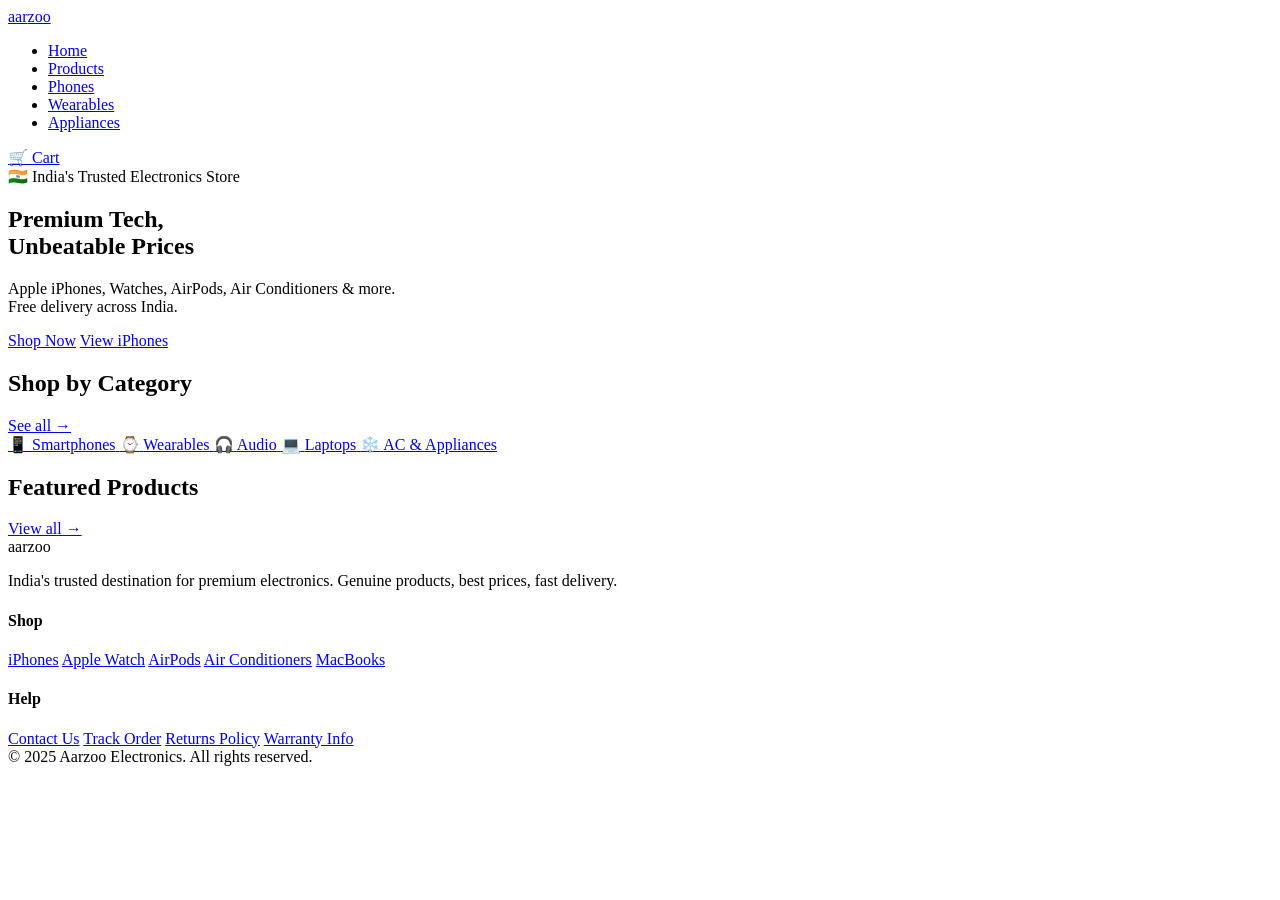
==== index.html @ b42f99ba "Add files via upload" ====
<!DOCTYPE html>
<html lang="en">
<head>
  <meta charset="UTF-8" />
  <meta name="viewport" content="width=device-width, initial-scale=1.0" />
  <title>Aarzoo Electronics — Premium Tech Store</title>
  <link rel="stylesheet" href="css/style.css" />
</head>
<body>

  <!-- NAVBAR -->
  <nav>
    <div class="nav-inner">
      <a href="index.html" class="logo">aar<span>zoo</span></a>
      <ul class="nav-links">
        <li><a href="index.html" class="active">Home</a></li>
        <li><a href="products.html">Products</a></li>
        <li><a href="products.html?category=smartphones">Phones</a></li>
        <li><a href="products.html?category=wearables">Wearables</a></li>
        <li><a href="products.html?category=appliances">Appliances</a></li>
      </ul>
      <div class="nav-actions">
        <a href="cart.html" class="cart-btn">
          🛒 Cart
          <span class="cart-count" style="display:none">0</span>
        </a>
      </div>
    </div>
  </nav>

  <!-- HERO -->
  <section class="hero">
    <div class="hero-inner">
      <div class="hero-tag">🇮🇳 India's Trusted Electronics Store</div>
      <h1>Premium Tech,<br><span>Unbeatable Prices</span></h1>
      <p>Apple iPhones, Watches, AirPods, Air Conditioners &amp; more.<br>Free delivery across India.</p>
      <div class="hero-btns">
        <a href="products.html" class="btn-primary">Shop Now</a>
        <a href="products.html?category=smartphones" class="btn-outline">View iPhones</a>
      </div>
    </div>
  </section>

  <!-- CATEGORIES -->
  <div class="section">
    <div class="section-header">
      <h2 class="section-title">Shop by Category</h2>
      <a href="products.html" class="see-all">See all →</a>
    </div>
    <div class="category-grid">
      <a href="products.html?category=smartphones" class="cat-card">
        <span class="cat-icon">📱</span>
        <span class="cat-name">Smartphones</span>
      </a>
      <a href="products.html?category=wearables" class="cat-card">
        <span class="cat-icon">⌚</span>
        <span class="cat-name">Wearables</span>
      </a>
      <a href="products.html?category=audio" class="cat-card">
        <span class="cat-icon">🎧</span>
        <span class="cat-name">Audio</span>
      </a>
      <a href="products.html?category=laptops" class="cat-card">
        <span class="cat-icon">💻</span>
        <span class="cat-name">Laptops</span>
      </a>
      <a href="products.html?category=appliances" class="cat-card">
        <span class="cat-icon">❄️</span>
        <span class="cat-name">AC & Appliances</span>
      </a>
    </div>
  </div>

  <!-- FEATURED PRODUCTS -->
  <div class="section" style="padding-top:0">
    <div class="section-header">
      <h2 class="section-title">Featured Products</h2>
      <a href="products.html" class="see-all">View all →</a>
    </div>
    <div class="product-grid" id="featured-grid"></div>
  </div>

  <!-- FOOTER -->
  <footer>
    <div class="footer-inner">
      <div>
        <div class="footer-logo">aar<span>zoo</span></div>
        <p class="footer-desc">India's trusted destination for premium electronics. Genuine products, best prices, fast delivery.</p>
      </div>
      <div class="footer-col">
        <h4>Shop</h4>
        <a href="products.html?category=smartphones">iPhones</a>
        <a href="products.html?category=wearables">Apple Watch</a>
        <a href="products.html?category=audio">AirPods</a>
        <a href="products.html?category=appliances">Air Conditioners</a>
        <a href="products.html?category=laptops">MacBooks</a>
      </div>
      <div class="footer-col">
        <h4>Help</h4>
        <a href="#">Contact Us</a>
        <a href="#">Track Order</a>
        <a href="#">Returns Policy</a>
        <a href="#">Warranty Info</a>
      </div>
    </div>
    <div class="footer-bottom">© 2025 Aarzoo Electronics. All rights reserved.</div>
  </footer>

  <script src="js/products.js"></script>
  <script src="js/cart.js"></script>
  <script>
    // Render featured products (first 4)
    const grid = document.getElementById('featured-grid');
    const featured = products.slice(0, 4);
    grid.innerHTML = featured.map(p => `
      <div class="product-card">
        <div class="product-img-wrap">
          <img src="${p.image}" alt="${p.name}" onerror="this.src='https://via.placeholder.com/200x200?text=Product'">
          ${p.badge ? `<span class="badge badge-${p.badge.toLowerCase()}">${p.badge}</span>` : ''}
        </div>
        <div class="product-info">
          <div class="product-name">${p.name}</div>
          <div class="product-desc">${p.description}</div>
          <div class="product-footer">
            <span class="product-price">${p.price.toLocaleString('en-IN')}</span>
            <button class="add-btn" onclick="addToCart(${p.id})">Add to Cart</button>
          </div>
        </div>
      </div>
    `).join('');
  </script>

</body>
</html>
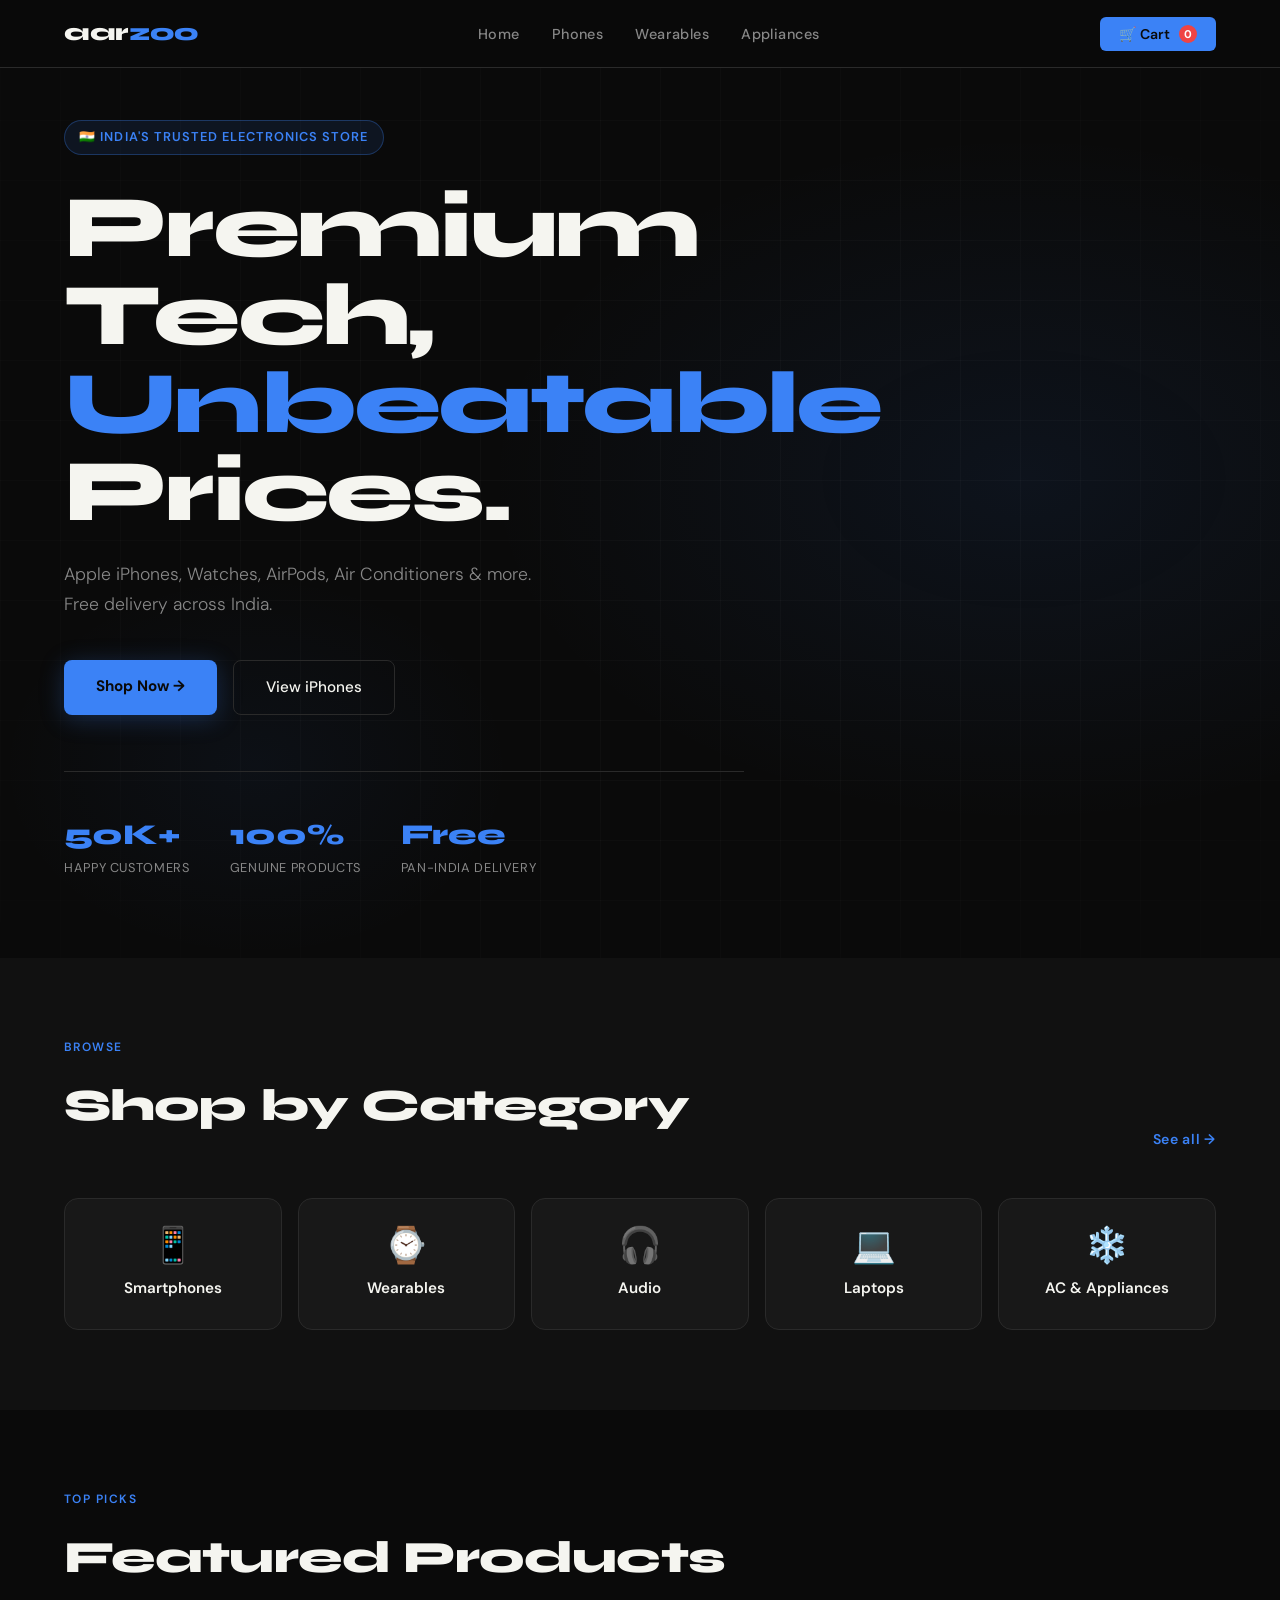
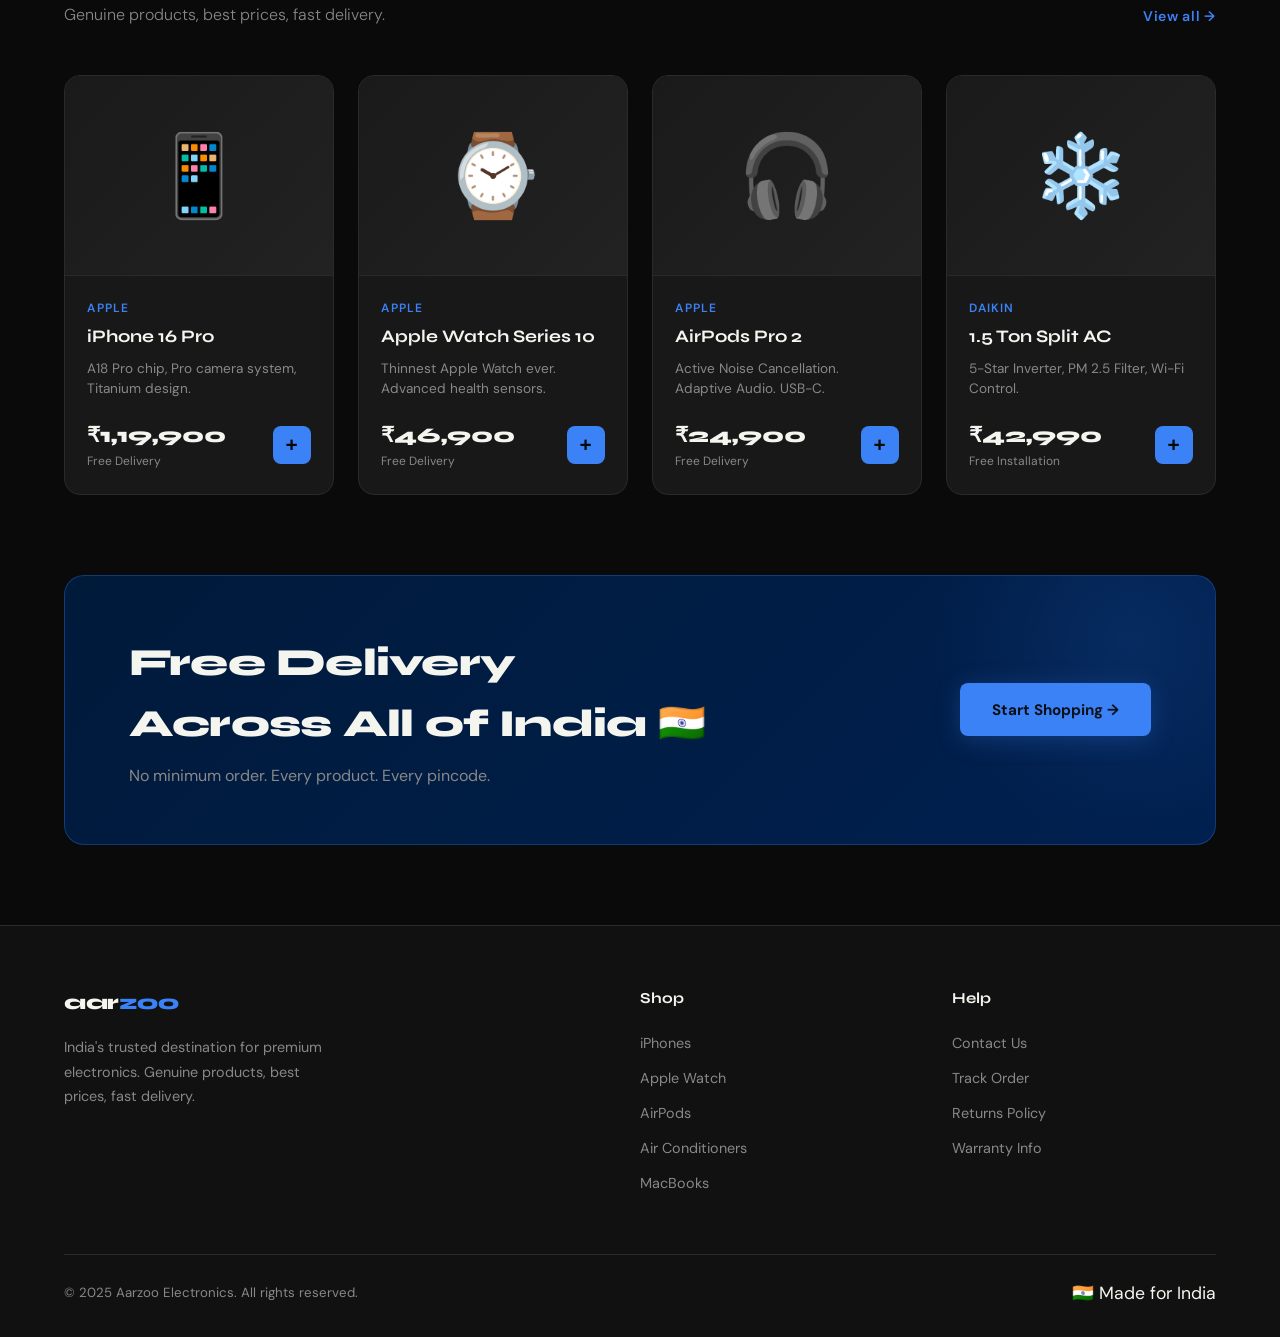
==== commit 5f39f29a: "Add files via upload" ====
--- a/index.html
+++ b/index.html
@@ -2,133 +2,968 @@
 <html lang="en">
 <head>
   <meta charset="UTF-8" />
-  <meta name="viewport" content="width=device-width, initial-scale=1.0" />
-  <title>Aarzoo Electronics — Premium Tech Store</title>
-  <link rel="stylesheet" href="css/style.css" />
+  <meta name="viewport" content="width=device-width, initial-scale=1.0"/>
+  <title>Aarzoo Electronics</title>
+  <link href="https://fonts.googleapis.com/css2?family=Syne:wght@400;600;700;800&family=DM+Sans:ital,wght@0,300;0,400;0,500;1,300&display=swap" rel="stylesheet"/>
+
+  <style>
+    *, *::before, *::after { margin: 0; padding: 0; box-sizing: border-box; }
+
+    :root {
+      --black: #0a0a0a;
+      --dark: #111111;
+      --card: #181818;
+      --border: #2a2a2a;
+      --gold: #3b82f6;
+      --gold-light: #60a5fa;
+      --white: #f5f5f0;
+      --muted: #888;
+      --font-display: 'Syne', sans-serif;
+      --font-body: 'DM Sans', sans-serif;
+    }
+
+    html { scroll-behavior: smooth; }
+
+    body {
+      background: var(--black);
+      color: var(--white);
+      font-family: var(--font-body);
+      font-size: 16px;
+      line-height: 1.6;
+      overflow-x: hidden;
+    }
+
+    /* NAV */
+    nav {
+      position: fixed;
+      top: 0; left: 0; right: 0;
+      z-index: 100;
+      background: rgba(10,10,10,0.85);
+      backdrop-filter: blur(16px);
+      border-bottom: 1px solid var(--border);
+      padding: 0 5%;
+      display: flex;
+      align-items: center;
+      justify-content: space-between;
+      height: 68px;
+    }
+
+    .logo {
+      font-family: var(--font-display);
+      font-weight: 800;
+      font-size: 1.5rem;
+      letter-spacing: -0.02em;
+      color: var(--white);
+      text-decoration: none;
+    }
+    .logo span { color: var(--gold); }
+
+    .nav-links {
+      display: flex;
+      gap: 2rem;
+      list-style: none;
+    }
+    .nav-links a {
+      color: var(--muted);
+      text-decoration: none;
+      font-size: 0.9rem;
+      font-weight: 500;
+      letter-spacing: 0.03em;
+      transition: color 0.2s;
+    }
+    .nav-links a:hover { color: var(--white); }
+
+    .nav-right {
+      display: flex;
+      align-items: center;
+      gap: 1.2rem;
+    }
+
+    .cart-btn {
+      background: var(--gold);
+      color: var(--black);
+      border: none;
+      padding: 0.5rem 1.2rem;
+      border-radius: 6px;
+      font-family: var(--font-body);
+      font-weight: 600;
+      font-size: 0.88rem;
+      cursor: pointer;
+      text-decoration: none;
+      transition: background 0.2s, transform 0.15s;
+      display: flex;
+      align-items: center;
+      gap: 0.4rem;
+      position: relative;
+    }
+    .cart-btn:hover { background: var(--gold-light); transform: translateY(-1px); }
+
+    .cart-badge {
+      background: #ef4444;
+      color: #fff;
+      font-size: 0.7rem;
+      font-weight: 700;
+      width: 18px; height: 18px;
+      border-radius: 50%;
+      display: flex !important;
+      align-items: center;
+      justify-content: center;
+      margin-left: 2px;
+    }
+
+    /* HERO */
+    .hero {
+      min-height: 100vh;
+      display: flex;
+      align-items: center;
+      padding: 120px 5% 80px;
+      position: relative;
+      overflow: hidden;
+    }
+
+    .hero-bg {
+      position: absolute;
+      inset: 0;
+      background:
+        radial-gradient(ellipse 70% 60% at 80% 50%, rgba(59,130,246,0.08) 0%, transparent 60%),
+        radial-gradient(ellipse 40% 40% at 20% 80%, rgba(59,130,246,0.05) 0%, transparent 50%);
+    }
+
+    .hero-grid {
+      position: absolute;
+      inset: 0;
+      background-image:
+        linear-gradient(rgba(255,255,255,0.025) 1px, transparent 1px),
+        linear-gradient(90deg, rgba(255,255,255,0.025) 1px, transparent 1px);
+      background-size: 60px 60px;
+      mask-image: radial-gradient(ellipse 80% 80% at 50% 50%, black 40%, transparent 100%);
+    }
+
+    .hero-content {
+      position: relative;
+      max-width: 680px;
+    }
+
+    .hero-badge {
+      display: inline-flex;
+      align-items: center;
+      gap: 0.5rem;
+      background: rgba(59,130,246,0.1);
+      border: 1px solid rgba(59,130,246,0.3);
+      color: var(--gold);
+      font-size: 0.8rem;
+      font-weight: 600;
+      letter-spacing: 0.08em;
+      text-transform: uppercase;
+      padding: 0.4rem 0.9rem;
+      border-radius: 100px;
+      margin-bottom: 1.8rem;
+    }
+
+    .hero h1 {
+      font-family: var(--font-display);
+      font-size: clamp(3rem, 7vw, 5.5rem);
+      font-weight: 800;
+      line-height: 1.0;
+      letter-spacing: -0.03em;
+      margin-bottom: 1.5rem;
+    }
+    .hero h1 .accent { color: var(--gold); }
+
+    .hero p {
+      color: var(--muted);
+      font-size: 1.1rem;
+      font-weight: 300;
+      max-width: 480px;
+      margin-bottom: 2.5rem;
+      line-height: 1.7;
+    }
+
+    .hero-btns {
+      display: flex;
+      gap: 1rem;
+      flex-wrap: wrap;
+    }
+
+    .btn-primary {
+      background: var(--gold);
+      color: var(--black);
+      padding: 0.9rem 2rem;
+      border-radius: 8px;
+      font-weight: 700;
+      font-size: 0.95rem;
+      text-decoration: none;
+      transition: background 0.2s, transform 0.15s, box-shadow 0.2s;
+      box-shadow: 0 4px 24px rgba(59,130,246,0.25);
+    }
+    .btn-primary:hover {
+      background: var(--gold-light);
+      transform: translateY(-2px);
+      box-shadow: 0 8px 32px rgba(59,130,246,0.35);
+    }
+
+    .btn-secondary {
+      background: transparent;
+      color: var(--white);
+      padding: 0.9rem 2rem;
+      border-radius: 8px;
+      font-weight: 500;
+      font-size: 0.95rem;
+      text-decoration: none;
+      border: 1px solid var(--border);
+      transition: border-color 0.2s, background 0.2s, transform 0.15s;
+    }
+    .btn-secondary:hover {
+      border-color: var(--gold);
+      background: rgba(59,130,246,0.05);
+      transform: translateY(-2px);
+    }
+
+    .hero-stats {
+      display: flex;
+      gap: 2.5rem;
+      margin-top: 3.5rem;
+      padding-top: 2.5rem;
+      border-top: 1px solid var(--border);
+    }
+    .stat-num {
+      font-family: var(--font-display);
+      font-size: 1.8rem;
+      font-weight: 800;
+      color: var(--gold);
+    }
+    .stat-label {
+      font-size: 0.8rem;
+      color: var(--muted);
+      letter-spacing: 0.05em;
+      text-transform: uppercase;
+    }
+
+    /* SECTIONS */
+    section { padding: 80px 5%; }
+
+    .section-tag {
+      font-size: 0.75rem;
+      font-weight: 600;
+      letter-spacing: 0.12em;
+      text-transform: uppercase;
+      color: var(--gold);
+      margin-bottom: 0.8rem;
+    }
+
+    .section-title {
+      font-family: var(--font-display);
+      font-size: clamp(1.8rem, 3.5vw, 2.8rem);
+      font-weight: 800;
+      letter-spacing: -0.02em;
+      margin-bottom: 0.5rem;
+    }
+
+    .section-sub {
+      color: var(--muted);
+      font-size: 1rem;
+      font-weight: 300;
+    }
+
+    .section-header {
+      display: flex;
+      align-items: flex-end;
+      justify-content: space-between;
+      margin-bottom: 3rem;
+      flex-wrap: wrap;
+      gap: 1rem;
+    }
+
+    .see-all {
+      color: var(--gold);
+      text-decoration: none;
+      font-size: 0.88rem;
+      font-weight: 600;
+      letter-spacing: 0.05em;
+      display: flex;
+      align-items: center;
+      gap: 0.3rem;
+      transition: gap 0.2s;
+    }
+    .see-all:hover { gap: 0.6rem; }
+
+    /* CATEGORIES */
+    .categories { background: var(--dark); }
+
+    .categories-grid {
+      display: grid;
+      grid-template-columns: repeat(auto-fit, minmax(160px, 1fr));
+      gap: 1rem;
+    }
+
+    .cat-card {
+      background: var(--card);
+      border: 1px solid var(--border);
+      border-radius: 14px;
+      padding: 1.8rem 1.2rem;
+      text-align: center;
+      text-decoration: none;
+      transition: border-color 0.2s, transform 0.2s, background 0.2s;
+      display: flex;
+      flex-direction: column;
+      align-items: center;
+      gap: 0.8rem;
+    }
+    .cat-card:hover {
+      border-color: var(--gold);
+      transform: translateY(-4px);
+      background: #1e1e1e;
+    }
+
+    .cat-icon { font-size: 2.2rem; line-height: 1; }
+    .cat-name { color: var(--white); font-weight: 600; font-size: 0.95rem; }
+
+    /* PRODUCTS */
+    .products-grid {
+      display: grid;
+      grid-template-columns: repeat(auto-fit, minmax(260px, 1fr));
+      gap: 1.5rem;
+    }
+
+    .product-card {
+      background: var(--card);
+      border: 1px solid var(--border);
+      border-radius: 16px;
+      overflow: hidden;
+      transition: transform 0.25s, border-color 0.25s, box-shadow 0.25s;
+      cursor: pointer;
+    }
+    .product-card:hover {
+      transform: translateY(-6px);
+      border-color: rgba(59,130,246,0.4);
+      box-shadow: 0 20px 60px rgba(0,0,0,0.5);
+    }
+
+    .product-img {
+      width: 100%;
+      height: 200px;
+      display: flex;
+      align-items: center;
+      justify-content: center;
+      font-size: 5rem;
+      background: linear-gradient(135deg, #1a1a1a, #222);
+      border-bottom: 1px solid var(--border);
+    }
+
+    .product-info { padding: 1.4rem; }
+
+    .product-brand {
+      font-size: 0.75rem;
+      font-weight: 600;
+      letter-spacing: 0.1em;
+      text-transform: uppercase;
+      color: var(--gold);
+      margin-bottom: 0.3rem;
+    }
+
+    .product-name {
+      font-family: var(--font-display);
+      font-size: 1.1rem;
+      font-weight: 700;
+      margin-bottom: 0.5rem;
+      color: var(--white);
+    }
+
+    .product-desc {
+      color: var(--muted);
+      font-size: 0.85rem;
+      margin-bottom: 1.2rem;
+      line-height: 1.5;
+    }
+
+    .product-bottom {
+      display: flex;
+      align-items: center;
+      justify-content: space-between;
+    }
+
+    .product-price {
+      font-family: var(--font-display);
+      font-size: 1.3rem;
+      font-weight: 800;
+      color: var(--white);
+    }
+    .product-price span {
+      font-size: 0.75rem;
+      font-weight: 400;
+      color: var(--muted);
+      display: block;
+      font-family: var(--font-body);
+    }
+
+    .add-btn {
+      background: var(--gold);
+      color: var(--black);
+      border: none;
+      width: 38px; height: 38px;
+      border-radius: 8px;
+      font-size: 1.3rem;
+      cursor: pointer;
+      transition: background 0.2s, transform 0.15s;
+      display: flex;
+      align-items: center;
+      justify-content: center;
+      font-weight: 700;
+    }
+    .add-btn:hover { background: var(--gold-light); transform: scale(1.08); }
+
+    /* PROMO BANNER */
+    .promo-banner {
+      background: linear-gradient(135deg, #001a3a, #002050);
+      border: 1px solid rgba(59,130,246,0.3);
+      border-radius: 20px;
+      padding: 3.5rem 4rem;
+      display: flex;
+      align-items: center;
+      justify-content: space-between;
+      gap: 2rem;
+      flex-wrap: wrap;
+      position: relative;
+      overflow: hidden;
+    }
+    .promo-banner::before {
+      content: '';
+      position: absolute;
+      top: -50%; right: -10%;
+      width: 400px; height: 400px;
+      background: radial-gradient(circle, rgba(59,130,246,0.12), transparent 70%);
+      pointer-events: none;
+    }
+    .promo-text h2 {
+      font-family: var(--font-display);
+      font-size: clamp(1.6rem, 3vw, 2.4rem);
+      font-weight: 800;
+      letter-spacing: -0.02em;
+      margin-bottom: 0.5rem;
+    }
+    .promo-text p { color: var(--muted); font-size: 1rem; }
+
+    /* FOOTER */
+    footer {
+      background: var(--dark);
+      border-top: 1px solid var(--border);
+      padding: 60px 5% 30px;
+    }
+
+    .footer-grid {
+      display: grid;
+      grid-template-columns: 2fr 1fr 1fr;
+      gap: 3rem;
+      margin-bottom: 3rem;
+    }
+
+    .footer-brand .logo { font-size: 1.3rem; display: inline-block; margin-bottom: 1rem; }
+    .footer-brand p { color: var(--muted); font-size: 0.9rem; line-height: 1.7; max-width: 280px; }
+
+    .footer-col h4 {
+      font-family: var(--font-display);
+      font-weight: 700;
+      font-size: 0.95rem;
+      margin-bottom: 1.2rem;
+      color: var(--white);
+    }
+    .footer-col ul { list-style: none; }
+    .footer-col ul li { margin-bottom: 0.6rem; }
+    .footer-col ul li a {
+      color: var(--muted);
+      text-decoration: none;
+      font-size: 0.9rem;
+      transition: color 0.2s;
+    }
+    .footer-col ul li a:hover { color: var(--gold); }
+
+    .footer-bottom {
+      border-top: 1px solid var(--border);
+      padding-top: 1.5rem;
+      display: flex;
+      justify-content: space-between;
+      align-items: center;
+      flex-wrap: wrap;
+      gap: 1rem;
+    }
+    .footer-bottom p { color: var(--muted); font-size: 0.83rem; }
+    .footer-flag { font-size: 1.1rem; }
+
+    /* CART OVERLAY */
+    .cart-overlay {
+      position: fixed; inset: 0;
+      background: rgba(0,0,0,0.6);
+      z-index: 200;
+      opacity: 0; pointer-events: none;
+      transition: opacity 0.3s;
+    }
+    .cart-overlay.open { opacity: 1; pointer-events: all; }
+
+    /* CART SIDEBAR */
+    .cart-sidebar {
+      position: fixed;
+      top: 0; right: 0;
+      width: 420px; max-width: 100vw;
+      height: 100vh;
+      background: #141414;
+      border-left: 1px solid var(--border);
+      z-index: 300;
+      display: flex; flex-direction: column;
+      transform: translateX(100%);
+      transition: transform 0.35s cubic-bezier(0.4,0,0.2,1);
+    }
+    .cart-sidebar.open { transform: translateX(0); }
+
+    .cart-header {
+      display: flex; align-items: center; justify-content: space-between;
+      padding: 1.5rem 1.8rem;
+      border-bottom: 1px solid var(--border);
+    }
+    .cart-title {
+      font-family: var(--font-display);
+      font-size: 1.3rem; font-weight: 800;
+    }
+    .cart-close {
+      background: var(--card); border: 1px solid var(--border);
+      color: var(--white); width: 34px; height: 34px;
+      border-radius: 8px; cursor: pointer; font-size: 1rem;
+      transition: background 0.2s;
+    }
+    .cart-close:hover { background: #2a2a2a; }
+
+    .cart-items {
+      flex: 1; overflow-y: auto; padding: 1.2rem 1.8rem;
+    }
+    .cart-items::-webkit-scrollbar { width: 4px; }
+    .cart-items::-webkit-scrollbar-thumb { background: var(--border); border-radius: 4px; }
+
+    .cart-empty {
+      display: flex; flex-direction: column;
+      align-items: center; justify-content: center;
+      height: 100%; gap: 0.6rem; color: var(--muted);
+      text-align: center; padding: 3rem 0;
+    }
+    .cart-empty p { font-size: 1rem; font-weight: 600; color: var(--white); }
+    .cart-empty span { font-size: 0.85rem; }
+
+    .cart-item {
+      display: flex; align-items: center; gap: 1rem;
+      background: var(--card); border: 1px solid var(--border);
+      border-radius: 12px; padding: 1rem;
+      margin-bottom: 0.8rem;
+      animation: fadeUp 0.25s ease both;
+    }
+    .cart-item-icon {
+      font-size: 2.2rem; width: 52px; height: 52px;
+      background: #222; border-radius: 10px;
+      display: flex; align-items: center; justify-content: center;
+      flex-shrink: 0;
+    }
+    .cart-item-info { flex: 1; min-width: 0; }
+    .cart-item-name {
+      font-family: var(--font-display);
+      font-size: 0.92rem; font-weight: 700;
+      white-space: nowrap; overflow: hidden; text-overflow: ellipsis;
+    }
+    .cart-item-price {
+      color: var(--gold); font-size: 0.85rem; font-weight: 600; margin-top: 2px;
+    }
+    .cart-item-controls {
+      display: flex; align-items: center; gap: 0.5rem; margin-top: 0.5rem;
+    }
+    .qty-btn {
+      background: #2a2a2a; border: 1px solid var(--border);
+      color: var(--white); width: 26px; height: 26px;
+      border-radius: 6px; cursor: pointer; font-size: 1rem;
+      display: flex; align-items: center; justify-content: center;
+      transition: background 0.15s;
+    }
+    .qty-btn:hover { background: var(--gold); color: var(--black); }
+    .qty-num {
+      font-size: 0.9rem; font-weight: 700; min-width: 20px; text-align: center;
+    }
+    .remove-btn {
+      background: none; border: none; color: #ef4444;
+      cursor: pointer; font-size: 1rem; padding: 4px;
+      border-radius: 6px; transition: background 0.15s;
+      margin-left: 0.3rem;
+    }
+    .remove-btn:hover { background: rgba(239,68,68,0.1); }
+
+    .cart-footer {
+      padding: 1.5rem 1.8rem;
+      border-top: 1px solid var(--border);
+    }
+    .cart-total-row {
+      display: flex; justify-content: space-between; align-items: center;
+      margin-bottom: 1.2rem;
+      font-size: 1rem; font-weight: 600;
+    }
+    .cart-total-price {
+      font-family: var(--font-display);
+      font-size: 1.5rem; font-weight: 800; color: var(--gold);
+    }
+    .checkout-btn {
+      width: 100%; background: var(--gold); color: var(--black);
+      border: none; padding: 1rem; border-radius: 10px;
+      font-family: var(--font-body); font-weight: 700; font-size: 1rem;
+      cursor: pointer; transition: background 0.2s, transform 0.15s;
+    }
+    .checkout-btn:hover { background: var(--gold-light); transform: translateY(-1px); }
+
+    /* TOAST */
+    .toast {
+      position: fixed; bottom: 2rem; left: 50%;
+      transform: translateX(-50%) translateY(80px);
+      background: #1e1e1e; border: 1px solid var(--gold);
+      color: var(--white); padding: 0.75rem 1.4rem;
+      border-radius: 100px; font-size: 0.9rem; font-weight: 500;
+      z-index: 500; opacity: 0;
+      transition: transform 0.3s ease, opacity 0.3s ease;
+      white-space: nowrap;
+    }
+    .toast.show { transform: translateX(-50%) translateY(0); opacity: 1; }
+
+    /* RESPONSIVE */
+    @media (max-width: 768px) {
+      nav { padding: 0 4%; }
+      .nav-links { display: none; }
+      .hero { padding: 100px 4% 60px; }
+      .hero-stats { gap: 1.5rem; flex-wrap: wrap; }
+      section { padding: 60px 4%; }
+      .footer-grid { grid-template-columns: 1fr; gap: 2rem; }
+      .promo-banner { padding: 2.5rem 2rem; }
+      .section-header { flex-direction: column; align-items: flex-start; }
+    }
+
+    /* ANIMATIONS */
+    @keyframes fadeUp {
+      from { opacity: 0; transform: translateY(28px); }
+      to   { opacity: 1; transform: translateY(0); }
+    }
+    .hero-badge  { animation: fadeUp 0.5s ease both; }
+    .hero h1     { animation: fadeUp 0.55s 0.1s ease both; }
+    .hero p      { animation: fadeUp 0.55s 0.2s ease both; }
+    .hero-btns   { animation: fadeUp 0.55s 0.3s ease both; }
+    .hero-stats  { animation: fadeUp 0.55s 0.4s ease both; }
+  </style>
 </head>
 <body>
 
-  <!-- NAVBAR -->
+  <!-- NAV -->
   <nav>
-    <div class="nav-inner">
-      <a href="index.html" class="logo">aar<span>zoo</span></a>
-      <ul class="nav-links">
-        <li><a href="index.html" class="active">Home</a></li>
-        <li><a href="products.html">Products</a></li>
-        <li><a href="products.html?category=smartphones">Phones</a></li>
-        <li><a href="products.html?category=wearables">Wearables</a></li>
-        <li><a href="products.html?category=appliances">Appliances</a></li>
-      </ul>
-      <div class="nav-actions">
-        <a href="cart.html" class="cart-btn">
-          🛒 Cart
-          <span class="cart-count" style="display:none">0</span>
-        </a>
-      </div>
+    <a href="#" class="logo">aar<span>zoo</span></a>
+    <ul class="nav-links">
+      <li><a href="#">Home</a></li>
+      <li><a href="#">Phones</a></li>
+      <li><a href="#">Wearables</a></li>
+      <li><a href="#">Appliances</a></li>
+    </ul>
+    <div class="nav-right">
+      <button class="cart-btn" onclick="toggleCart()">
+        🛒 Cart
+        <span class="cart-badge" id="cartBadge" style="display:none;">0</span>
+      </button>
     </div>
   </nav>
+
+  <!-- CART OVERLAY -->
+  <div class="cart-overlay" id="cartOverlay" onclick="toggleCart()"></div>
+
+  <!-- CART SIDEBAR -->
+  <div class="cart-sidebar" id="cartSidebar">
+    <div class="cart-header">
+      <h2 class="cart-title">Your Cart</h2>
+      <button class="cart-close" onclick="toggleCart()">✕</button>
+    </div>
+    <div class="cart-items" id="cartItems">
+      <div class="cart-empty" id="cartEmpty">
+        <div style="font-size:3rem;">🛒</div>
+        <p>Your cart is empty</p>
+        <span>Add some products to get started!</span>
+      </div>
+    </div>
+    <div class="cart-footer" id="cartFooter" style="display:none;">
+      <div class="cart-total-row">
+        <span>Total</span>
+        <span class="cart-total-price" id="cartTotal">₹0</span>
+      </div>
+      <button class="checkout-btn" onclick="window.location.href='checkout.html'">Proceed to checkout→</button>
+    </div>
+  </div>
 
   <!-- HERO -->
   <section class="hero">
-    <div class="hero-inner">
-      <div class="hero-tag">🇮🇳 India's Trusted Electronics Store</div>
-      <h1>Premium Tech,<br><span>Unbeatable Prices</span></h1>
-      <p>Apple iPhones, Watches, AirPods, Air Conditioners &amp; more.<br>Free delivery across India.</p>
+    <div class="hero-bg"></div>
+    <div class="hero-grid"></div>
+    <div class="hero-content">
+      <div class="hero-badge">🇮🇳 India's Trusted Electronics Store</div>
+      <h1>Premium Tech,<br><span class="accent">Unbeatable</span><br>Prices.</h1>
+      <p>Apple iPhones, Watches, AirPods, Air Conditioners & more. Free delivery across India.</p>
       <div class="hero-btns">
-        <a href="products.html" class="btn-primary">Shop Now</a>
-        <a href="products.html?category=smartphones" class="btn-outline">View iPhones</a>
+        <a href="#products" class="btn-primary">Shop Now →</a>
+        <a href="#" class="btn-secondary">View iPhones</a>
+      </div>
+      <div class="hero-stats">
+        <div>
+          <div class="stat-num">50K+</div>
+          <div class="stat-label">Happy Customers</div>
+        </div>
+        <div>
+          <div class="stat-num">100%</div>
+          <div class="stat-label">Genuine Products</div>
+        </div>
+        <div>
+          <div class="stat-num">Free</div>
+          <div class="stat-label">Pan-India Delivery</div>
+        </div>
       </div>
     </div>
   </section>
 
   <!-- CATEGORIES -->
-  <div class="section">
+  <section class="categories">
     <div class="section-header">
-      <h2 class="section-title">Shop by Category</h2>
-      <a href="products.html" class="see-all">See all →</a>
-    </div>
-    <div class="category-grid">
-      <a href="products.html?category=smartphones" class="cat-card">
-        <span class="cat-icon">📱</span>
-        <span class="cat-name">Smartphones</span>
-      </a>
-      <a href="products.html?category=wearables" class="cat-card">
-        <span class="cat-icon">⌚</span>
-        <span class="cat-name">Wearables</span>
-      </a>
-      <a href="products.html?category=audio" class="cat-card">
-        <span class="cat-icon">🎧</span>
-        <span class="cat-name">Audio</span>
-      </a>
-      <a href="products.html?category=laptops" class="cat-card">
-        <span class="cat-icon">💻</span>
-        <span class="cat-name">Laptops</span>
-      </a>
-      <a href="products.html?category=appliances" class="cat-card">
-        <span class="cat-icon">❄️</span>
-        <span class="cat-name">AC & Appliances</span>
-      </a>
-    </div>
-  </div>
-
-  <!-- FEATURED PRODUCTS -->
-  <div class="section" style="padding-top:0">
+      <div>
+        <div class="section-tag">Browse</div>
+        <h2 class="section-title">Shop by Category</h2>
+      </div>
+      <a href="#" class="see-all">See all →</a>
+    </div>
+    <div class="categories-grid">
+      <a href="#" class="cat-card"><div class="cat-icon">📱</div><div class="cat-name">Smartphones</div></a>
+      <a href="#" class="cat-card"><div class="cat-icon">⌚</div><div class="cat-name">Wearables</div></a>
+      <a href="#" class="cat-card"><div class="cat-icon">🎧</div><div class="cat-name">Audio</div></a>
+      <a href="#" class="cat-card"><div class="cat-icon">💻</div><div class="cat-name">Laptops</div></a>
+      <a href="#" class="cat-card"><div class="cat-icon">❄️</div><div class="cat-name">AC & Appliances</div></a>
+    </div>
+  </section>
+
+  <!-- PRODUCTS -->
+  <section id="products">
     <div class="section-header">
-      <h2 class="section-title">Featured Products</h2>
-      <a href="products.html" class="see-all">View all →</a>
-    </div>
-    <div class="product-grid" id="featured-grid"></div>
-  </div>
+      <div>
+        <div class="section-tag">Top Picks</div>
+        <h2 class="section-title">Featured Products</h2>
+        <p class="section-sub">Genuine products, best prices, fast delivery.</p>
+      </div>
+      <a href="#" class="see-all">View all →</a>
+    </div>
+    <div class="products-grid">
+
+      <div class="product-card">
+        <div class="product-img">📱</div>
+        <div class="product-info">
+          <div class="product-brand">Apple</div>
+          <div class="product-name">iPhone 16 Pro</div>
+          <div class="product-desc">A18 Pro chip, Pro camera system, Titanium design.</div>
+          <div class="product-bottom">
+            <div class="product-price">₹1,19,900 <span>Free Delivery</span></div>
+            <button class="add-btn" onclick="addToCart(this)"
+              data-name="iPhone 16 Pro"
+              data-price="119900"
+              data-icon="📱">+</button>
+          </div>
+        </div>
+      </div>
+
+      <div class="product-card">
+        <div class="product-img">⌚</div>
+        <div class="product-info">
+          <div class="product-brand">Apple</div>
+          <div class="product-name">Apple Watch Series 10</div>
+          <div class="product-desc">Thinnest Apple Watch ever. Advanced health sensors.</div>
+          <div class="product-bottom">
+            <div class="product-price">₹46,900 <span>Free Delivery</span></div>
+            <button class="add-btn" onclick="addToCart(this)"
+              data-name="Apple Watch Series 10"
+              data-price="46900"
+              data-icon="⌚">+</button>
+          </div>
+        </div>
+      </div>
+
+      <div class="product-card">
+        <div class="product-img">🎧</div>
+        <div class="product-info">
+          <div class="product-brand">Apple</div>
+          <div class="product-name">AirPods Pro 2</div>
+          <div class="product-desc">Active Noise Cancellation. Adaptive Audio. USB-C.</div>
+          <div class="product-bottom">
+            <div class="product-price">₹24,900 <span>Free Delivery</span></div>
+            <button class="add-btn" onclick="addToCart(this)"
+              data-name="AirPods Pro 2"
+              data-price="24900"
+              data-icon="🎧">+</button>
+          </div>
+        </div>
+      </div>
+
+      <div class="product-card">
+        <div class="product-img">❄️</div>
+        <div class="product-info">
+          <div class="product-brand">Daikin</div>
+          <div class="product-name">1.5 Ton Split AC</div>
+          <div class="product-desc">5-Star Inverter, PM 2.5 Filter, Wi-Fi Control.</div>
+          <div class="product-bottom">
+            <div class="product-price">₹42,990 <span>Free Installation</span></div>
+            <button class="add-btn" onclick="addToCart(this)"
+              data-name="1.5 Ton Split AC"
+              data-price="42990"
+              data-icon="❄️">+</button>
+          </div>
+        </div>
+      </div>
+
+    </div>
+  </section>
+
+  <!-- PROMO BANNER -->
+  <section style="padding: 0 5% 80px;">
+    <div class="promo-banner">
+      <div class="promo-text">
+        <h2>Free Delivery<br>Across All of India 🇮🇳</h2>
+        <p>No minimum order. Every product. Every pincode.</p>
+      </div>
+      <a href="#" class="btn-primary">Start Shopping →</a>
+    </div>
+  </section>
 
   <!-- FOOTER -->
   <footer>
-    <div class="footer-inner">
-      <div>
-        <div class="footer-logo">aar<span>zoo</span></div>
-        <p class="footer-desc">India's trusted destination for premium electronics. Genuine products, best prices, fast delivery.</p>
+    <div class="footer-grid">
+      <div class="footer-brand">
+        <a href="#" class="logo">aar<span>zoo</span></a>
+        <p>India's trusted destination for premium electronics. Genuine products, best prices, fast delivery.</p>
       </div>
       <div class="footer-col">
         <h4>Shop</h4>
-        <a href="products.html?category=smartphones">iPhones</a>
-        <a href="products.html?category=wearables">Apple Watch</a>
-        <a href="products.html?category=audio">AirPods</a>
-        <a href="products.html?category=appliances">Air Conditioners</a>
-        <a href="products.html?category=laptops">MacBooks</a>
+        <ul>
+          <li><a href="#">iPhones</a></li>
+          <li><a href="#">Apple Watch</a></li>
+          <li><a href="#">AirPods</a></li>
+          <li><a href="#">Air Conditioners</a></li>
+          <li><a href="#">MacBooks</a></li>
+        </ul>
       </div>
       <div class="footer-col">
         <h4>Help</h4>
-        <a href="#">Contact Us</a>
-        <a href="#">Track Order</a>
-        <a href="#">Returns Policy</a>
-        <a href="#">Warranty Info</a>
-      </div>
-    </div>
-    <div class="footer-bottom">© 2025 Aarzoo Electronics. All rights reserved.</div>
+        <ul>
+          <li><a href="#">Contact Us</a></li>
+          <li><a href="#">Track Order</a></li>
+          <li><a href="#">Returns Policy</a></li>
+          <li><a href="#">Warranty Info</a></li>
+        </ul>
+      </div>
+    </div>
+    <div class="footer-bottom">
+      <p>© 2025 Aarzoo Electronics. All rights reserved.</p>
+      <span class="footer-flag">🇮🇳 Made for India</span>
+    </div>
   </footer>
 
-  <script src="js/products.js"></script>
-  <script src="js/cart.js"></script>
+  <!-- TOAST -->
+  <div class="toast" id="toast"></div>
+
   <script>
-    // Render featured products (first 4)
-    const grid = document.getElementById('featured-grid');
-    const featured = products.slice(0, 4);
-    grid.innerHTML = featured.map(p => `
-      <div class="product-card">
-        <div class="product-img-wrap">
-          <img src="${p.image}" alt="${p.name}" onerror="this.src='https://via.placeholder.com/200x200?text=Product'">
-          ${p.badge ? `<span class="badge badge-${p.badge.toLowerCase()}">${p.badge}</span>` : ''}
-        </div>
-        <div class="product-info">
-          <div class="product-name">${p.name}</div>
-          <div class="product-desc">${p.description}</div>
-          <div class="product-footer">
-            <span class="product-price">${p.price.toLocaleString('en-IN')}</span>
-            <button class="add-btn" onclick="addToCart(${p.id})">Add to Cart</button>
+    let cart = [];
+
+    function toggleCart() {
+      const sidebar = document.getElementById('cartSidebar');
+      const overlay = document.getElementById('cartOverlay');
+      sidebar.classList.toggle('open');
+      overlay.classList.toggle('open');
+    }
+
+    function addToCart(btn) {
+      const name  = btn.dataset.name;
+      const price = parseInt(btn.dataset.price);
+      const icon  = btn.dataset.icon;
+
+      const existing = cart.find(i => i.name === name);
+      if (existing) {
+        existing.qty++;
+      } else {
+        cart.push({ name, price, icon, qty: 1 });
+      }
+
+      updateCartUI();
+      showToast('✅ ' + name + ' added to cart!');
+
+      btn.textContent = '✓';
+      btn.style.background = '#22c55e';
+      setTimeout(() => { btn.textContent = '+'; btn.style.background = ''; }, 1000);
+    }
+
+    function changeQty(name, delta) {
+      const item = cart.find(i => i.name === name);
+      if (!item) return;
+      item.qty += delta;
+      if (item.qty <= 0) cart = cart.filter(i => i.name !== name);
+      updateCartUI();
+    }
+
+    function removeItem(name) {
+      cart = cart.filter(i => i.name !== name);
+      updateCartUI();
+    }
+
+    function updateCartUI() {
+      const badge    = document.getElementById('cartBadge');
+      const itemsDiv = document.getElementById('cartItems');
+      const emptyDiv = document.getElementById('cartEmpty');
+      const footer   = document.getElementById('cartFooter');
+      const totalEl  = document.getElementById('cartTotal');
+
+      const totalQty = cart.reduce((s, i) => s + i.qty, 0);
+      const totalAmt = cart.reduce((s, i) => s + i.price * i.qty, 0);
+
+      if (totalQty > 0) {
+        badge.style.display = 'flex';
+        badge.textContent = totalQty;
+      } else {
+        badge.style.display = 'none';
+      }
+
+      if (cart.length === 0) {
+        emptyDiv.style.display = 'flex';
+        footer.style.display = 'none';
+        document.querySelectorAll('.cart-item').forEach(el => el.remove());
+        return;
+      }
+
+      emptyDiv.style.display = 'none';
+      footer.style.display = 'block';
+      totalEl.textContent = '₹' + totalAmt.toLocaleString('en-IN');
+
+      document.querySelectorAll('.cart-item').forEach(el => el.remove());
+      cart.forEach(item => {
+        const div = document.createElement('div');
+        div.className = 'cart-item';
+        div.innerHTML = `
+          <div class="cart-item-icon">${item.icon}</div>
+          <div class="cart-item-info">
+            <div class="cart-item-name">${item.name}</div>
+            <div class="cart-item-price">₹${item.price.toLocaleString('en-IN')}</div>
+            <div class="cart-item-controls">
+              <button class="qty-btn" onclick="changeQty('${item.name}', -1)">−</button>
+              <span class="qty-num">${item.qty}</span>
+              <button class="qty-btn" onclick="changeQty('${item.name}', 1)">+</button>
+              <button class="remove-btn" onclick="removeItem('${item.name}')">🗑</button>
+            </div>
           </div>
-        </div>
-      </div>
-    `).join('');
+        `;
+        itemsDiv.appendChild(div);
+      });
+    }
+
+    function showToast(msg) {
+      const toast = document.getElementById('toast');
+      toast.textContent = msg;
+      toast.classList.add('show');
+      setTimeout(() => toast.classList.remove('show'), 2500);
+    }
   </script>
 
 </body>
-</html>
+</html>
